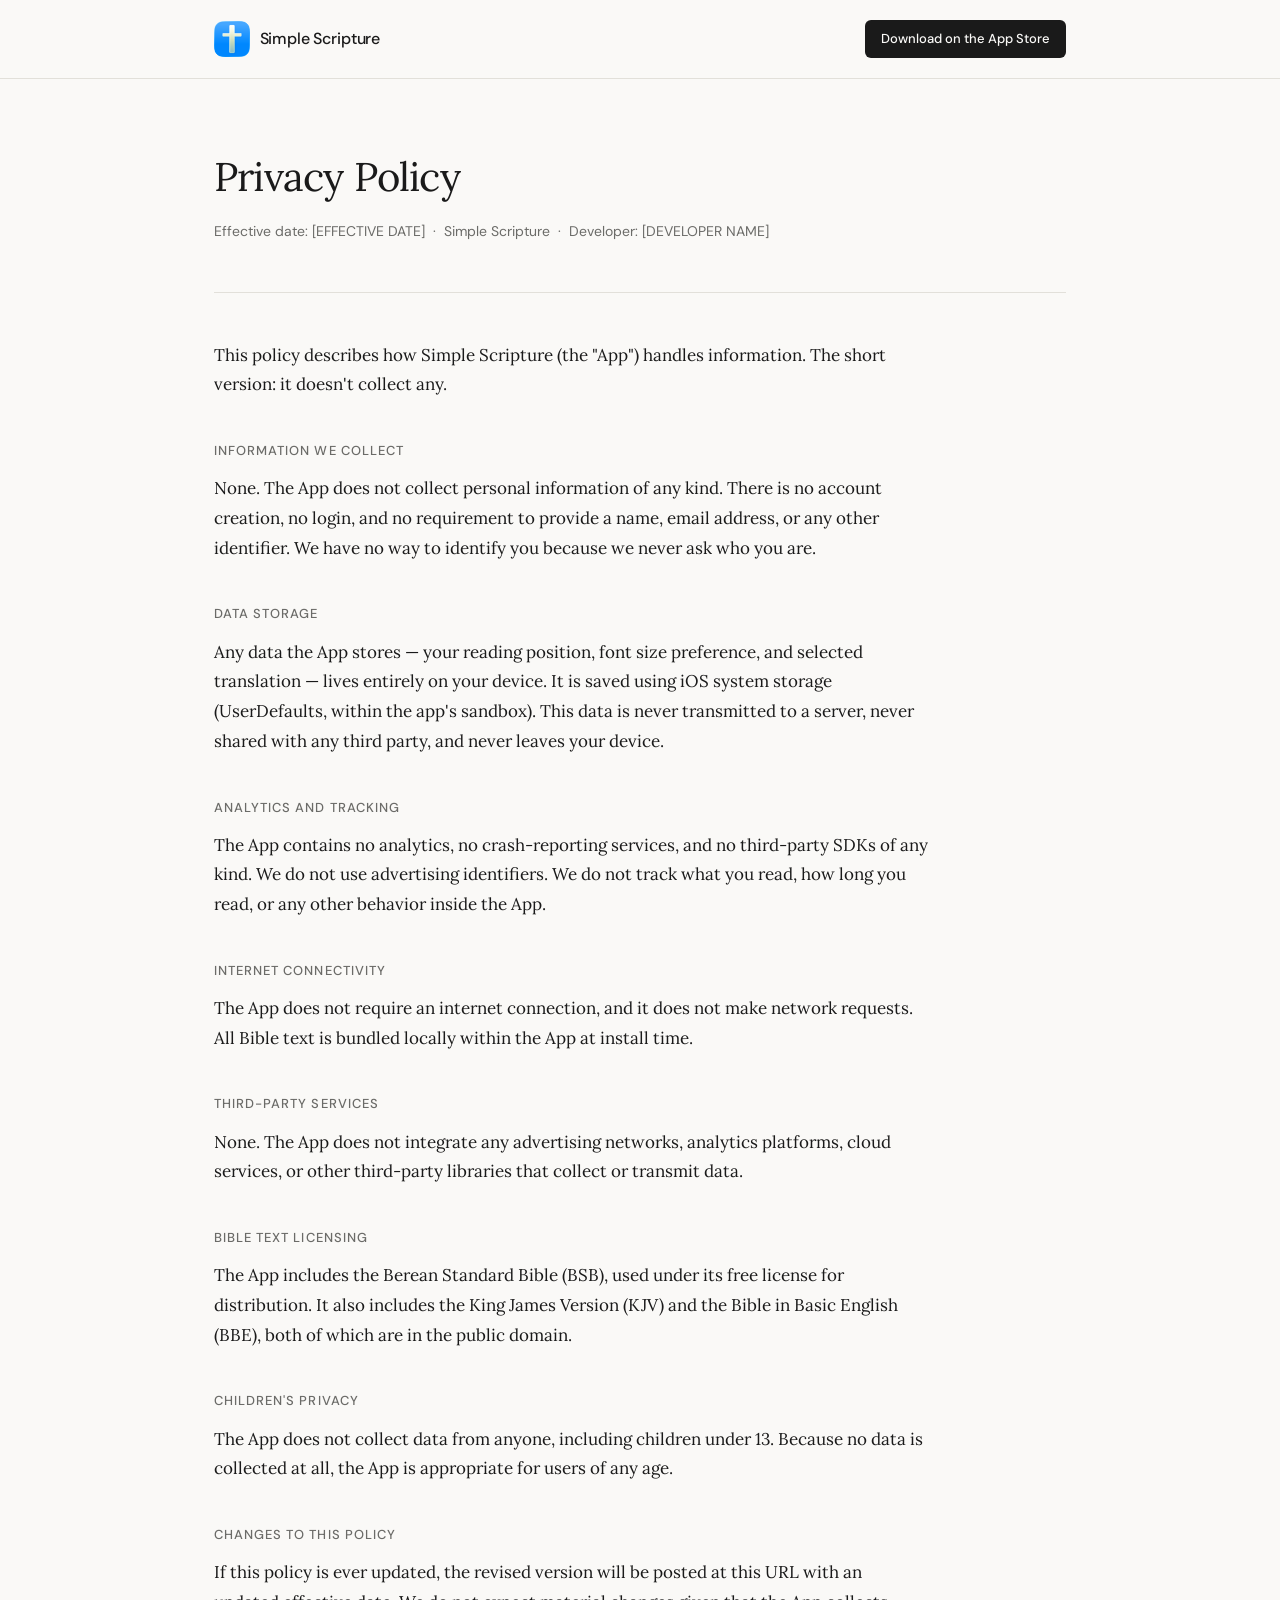
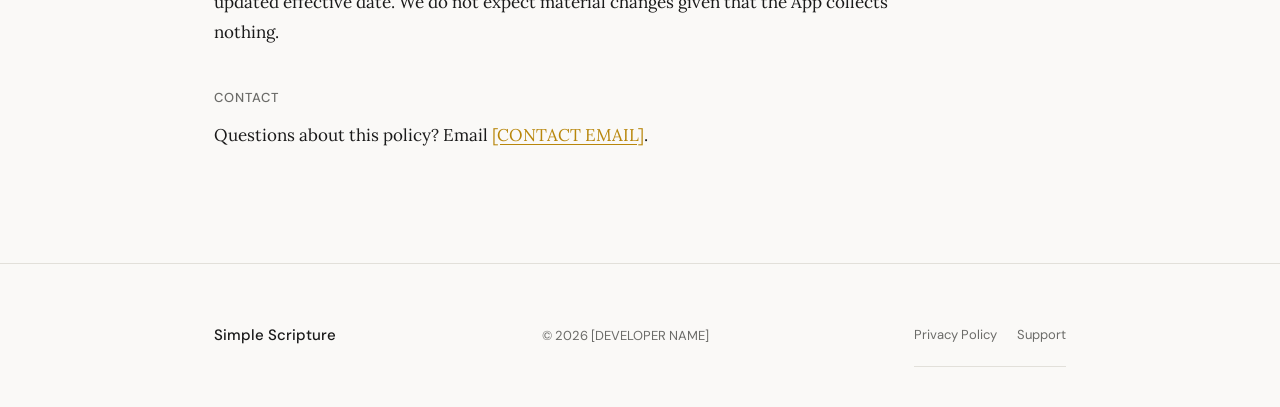
==== privacy.html @ 249417c2 "Initial commit" ====
<!DOCTYPE html>
<html lang="en">
<head>
  <meta charset="UTF-8">
  <meta name="viewport" content="width=device-width, initial-scale=1.0">
  <meta name="description" content="Privacy Policy for Simple Scripture — a minimal iOS Bible reading app.">
  <title>Privacy Policy – Simple Scripture</title>
  <link rel="stylesheet" href="styles.css">
</head>
<body>

  <!-- ── Nav ─────────────────────────────────────────────── -->
  <nav>
    <div class="container nav-inner">
      <a href="index.html" class="nav-logo">
        <img src="logorender.png" alt="Simple Scripture app icon">
        <span class="nav-logo-name">Simple Scripture</span>
      </a>
      <a href="<!-- APP_STORE_URL -->" class="btn-appstore">Download on the App Store</a>
    </div>
  </nav>

  <!-- ── Content ───────────────────────────────────────────── -->
  <main class="prose-page">
    <div class="container">

      <div class="page-header">
        <h1>Privacy Policy</h1>
        <p class="page-meta">Effective date: [EFFECTIVE DATE] &nbsp;&middot;&nbsp; Simple Scripture &nbsp;&middot;&nbsp; Developer: [DEVELOPER NAME]</p>
      </div>

      <p>This policy describes how Simple Scripture (the "App") handles information. The short version: it doesn't collect any.</p>

      <h2>Information We Collect</h2>
      <p>None. The App does not collect personal information of any kind. There is no account creation, no login, and no requirement to provide a name, email address, or any other identifier. We have no way to identify you because we never ask who you are.</p>

      <h2>Data Storage</h2>
      <p>Any data the App stores — your reading position, font size preference, and selected translation — lives entirely on your device. It is saved using iOS system storage (UserDefaults, within the app's sandbox). This data is never transmitted to a server, never shared with any third party, and never leaves your device.</p>

      <h2>Analytics and Tracking</h2>
      <p>The App contains no analytics, no crash-reporting services, and no third-party SDKs of any kind. We do not use advertising identifiers. We do not track what you read, how long you read, or any other behavior inside the App.</p>

      <h2>Internet Connectivity</h2>
      <p>The App does not require an internet connection, and it does not make network requests. All Bible text is bundled locally within the App at install time.</p>

      <h2>Third-Party Services</h2>
      <p>None. The App does not integrate any advertising networks, analytics platforms, cloud services, or other third-party libraries that collect or transmit data.</p>

      <h2>Bible Text Licensing</h2>
      <p>The App includes the Berean Standard Bible (BSB), used under its free license for distribution. It also includes the King James Version (KJV) and the Bible in Basic English (BBE), both of which are in the public domain.</p>

      <h2>Children's Privacy</h2>
      <p>The App does not collect data from anyone, including children under 13. Because no data is collected at all, the App is appropriate for users of any age.</p>

      <h2>Changes to This Policy</h2>
      <p>If this policy is ever updated, the revised version will be posted at this URL with an updated effective date. We do not expect material changes given that the App collects nothing.</p>

      <h2>Contact</h2>
      <p>Questions about this policy? Email <a href="mailto:[CONTACT EMAIL]">[CONTACT EMAIL]</a>.</p>

    </div>
  </main>

  <!-- ── Footer ────────────────────────────────────────────── -->
  <footer>
    <div class="container footer-inner">
      <span class="footer-brand">Simple Scripture</span>
      <span class="footer-copy">&copy; <span class="js-year"></span> [DEVELOPER NAME]</span>
      <nav class="footer-links" aria-label="Footer navigation">
        <a href="privacy.html">Privacy Policy</a>
        <a href="support.html">Support</a>
      </nav>
    </div>
  </footer>

  <script src="main.js"></script>
</body>
</html>
---- styles.css ----
/* ============================================================
   Simple Scripture – Shared Stylesheet
   ============================================================ */

@import url('https://fonts.googleapis.com/css2?family=Lora:ital,wght@0,400;0,500;1,400&family=DM+Sans:wght@400;500&display=swap');

/* ── Reset & Base ──────────────────────────────────────────── */

*, *::before, *::after {
  box-sizing: border-box;
  margin: 0;
  padding: 0;
}

:root {
  --bg:        #FAF9F7;
  --text:      #1A1A1A;
  --text-muted:#6B6B68;
  --accent:    #B8860B;
  --border:    #E2E0DA;
  --serif:     'Lora', Georgia, serif;
  --sans:      'DM Sans', system-ui, sans-serif;
}

@media (prefers-color-scheme: dark) {
  :root {
    --bg:        #141414;
    --text:      #E8E6E1;
    --text-muted:#8A8880;
    --accent:    #C9970C;
    --border:    #2A2A2A;
  }
}

html {
  font-size: 16px;
  scroll-behavior: smooth;
}

body {
  background: var(--bg);
  color: var(--text);
  font-family: var(--serif);
  line-height: 1.7;
  min-height: 100vh;
}

a {
  color: var(--accent);
  text-decoration: underline;
  text-underline-offset: 3px;
}

a:hover {
  opacity: 0.75;
}

img {
  display: block;
  max-width: 100%;
}

/* ── Layout helpers ────────────────────────────────────────── */

.container {
  width: 100%;
  max-width: 900px;
  margin: 0 auto;
  padding: 0 1.5rem;
}

section {
  padding: 4rem 0;
}

/* ── Nav ───────────────────────────────────────────────────── */

nav {
  border-bottom: 1px solid var(--border);
  padding: 1.25rem 0;
}

.nav-inner {
  display: flex;
  align-items: center;
  justify-content: space-between;
  gap: 1rem;
}

.nav-logo {
  display: flex;
  align-items: center;
  gap: 0.6rem;
  text-decoration: none;
  color: var(--text);
}

.nav-logo img {
  width: 36px;
  height: 36px;
  border-radius: 8px;
}

.nav-logo-name {
  font-family: var(--sans);
  font-weight: 500;
  font-size: 1rem;
  letter-spacing: -0.01em;
}

.btn-appstore {
  font-family: var(--sans);
  font-size: 0.8125rem;
  font-weight: 500;
  text-decoration: none;
  color: var(--bg);
  background: var(--text);
  padding: 0.5rem 1rem;
  border-radius: 6px;
  white-space: nowrap;
  transition: opacity 0.15s;
}

.btn-appstore:hover {
  opacity: 0.75;
  color: var(--bg);
}

/* ── Hero ──────────────────────────────────────────────────── */

.hero {
  text-align: center;
  padding: 5rem 0 3rem;
}

.hero h1 {
  font-family: var(--serif);
  font-size: clamp(2.25rem, 6vw, 3.5rem);
  font-weight: 400;
  line-height: 1.2;
  letter-spacing: -0.02em;
  margin-bottom: 1.25rem;
}

.hero-sub {
  font-family: var(--sans);
  font-size: 1.0625rem;
  color: var(--text-muted);
  max-width: 480px;
  margin: 0 auto 2rem;
  line-height: 1.6;
}

.hero-cta {
  display: inline-block;
  font-family: var(--sans);
  font-size: 0.9375rem;
  font-weight: 500;
  text-decoration: none;
  color: var(--bg);
  background: var(--text);
  padding: 0.75rem 1.75rem;
  border-radius: 8px;
  transition: opacity 0.15s;
}

.hero-cta:hover {
  opacity: 0.75;
  color: var(--bg);
}

/* ── Carousel ──────────────────────────────────────────────── */

.carousel-section {
  padding: 3rem 0 4rem;
  overflow: hidden;
}

.carousel-section h2 {
  display: none; /* visually hidden, section speaks for itself */
}

.carousel-wrapper {
  position: relative;
}

.carousel-track-outer {
  overflow: hidden;
  padding: 1rem 0 1.5rem;
}

.carousel-track {
  display: flex;
  gap: 1.5rem;
  scroll-snap-type: x mandatory;
  overflow-x: auto;
  scroll-behavior: smooth;
  -webkit-overflow-scrolling: touch;
  scrollbar-width: none;
  padding: 0 calc(50% - 130px); /* center single item on mobile */
}

.carousel-track::-webkit-scrollbar {
  display: none;
}

.carousel-slide {
  flex: 0 0 auto;
  scroll-snap-align: center;
}

/* Phone frame */
.phone-frame {
  width: 240px;
  border-radius: 36px;
  overflow: hidden;
  box-shadow:
    0 2px 8px rgba(0,0,0,0.08),
    0 8px 24px rgba(0,0,0,0.12),
    inset 0 0 0 1.5px rgba(0,0,0,0.08);
  background: #000;
}

@media (prefers-color-scheme: dark) {
  .phone-frame {
    box-shadow:
      0 2px 8px rgba(0,0,0,0.4),
      0 8px 24px rgba(0,0,0,0.5),
      inset 0 0 0 1.5px rgba(255,255,255,0.06);
  }
}

.phone-frame img {
  width: 100%;
  height: auto;
  display: block;
  max-height: 520px;
  object-fit: cover;
}

/* Arrows */
.carousel-btn {
  position: absolute;
  top: 50%;
  transform: translateY(-50%);
  background: var(--bg);
  border: 1px solid var(--border);
  color: var(--text);
  width: 40px;
  height: 40px;
  border-radius: 50%;
  cursor: pointer;
  font-size: 1.125rem;
  display: flex;
  align-items: center;
  justify-content: center;
  z-index: 2;
  transition: opacity 0.15s;
  line-height: 1;
}

.carousel-btn:hover { opacity: 0.65; }
.carousel-btn:disabled { opacity: 0.25; cursor: default; }

.carousel-btn-prev { left: 0; }
.carousel-btn-next { right: 0; }

/* Dots */
.carousel-dots {
  display: flex;
  justify-content: center;
  gap: 0.5rem;
  margin-top: 1.25rem;
}

.carousel-dots button {
  width: 7px;
  height: 7px;
  border-radius: 50%;
  border: none;
  background: var(--border);
  cursor: pointer;
  padding: 0;
  transition: background 0.2s;
}

.carousel-dots button.active {
  background: var(--text);
}

/* Desktop: show 1 centered, peek at neighbors */
@media (min-width: 640px) {
  .phone-frame {
    width: 260px;
  }

  .phone-frame img {
    max-height: 565px;
  }

  .carousel-track {
    padding: 0 calc(50% - 145px);
  }
}

@media (min-width: 1024px) {
  .phone-frame {
    width: 270px;
  }

  .phone-frame img {
    max-height: 585px;
  }

  .carousel-track {
    padding: 0 calc(50% - 155px);
  }

  .carousel-btn-prev { left: -1rem; }
  .carousel-btn-next { right: -1rem; }
}

/* ── Features ──────────────────────────────────────────────── */

.features {
  border-top: 1px solid var(--border);
  border-bottom: 1px solid var(--border);
}

.features-grid {
  display: grid;
  gap: 2.5rem;
}

.feature-item p {
  font-size: clamp(1.125rem, 2.5vw, 1.375rem);
  font-weight: 400;
  line-height: 1.5;
  color: var(--text);
}

.feature-item p em {
  font-style: normal;
  color: var(--accent);
}

@media (min-width: 640px) {
  .features-grid {
    grid-template-columns: 1fr 1fr;
    gap: 2rem 3rem;
  }
}

/* ── Footer ────────────────────────────────────────────────── */

footer {
  border-top: 1px solid var(--border);
  padding: 2.5rem 0;
}

.footer-inner {
  display: flex;
  flex-direction: column;
  gap: 0.75rem;
  align-items: flex-start;
}

.footer-brand {
  font-family: var(--sans);
  font-weight: 500;
  font-size: 0.9375rem;
  color: var(--text);
}

.footer-copy {
  font-family: var(--sans);
  font-size: 0.8125rem;
  color: var(--text-muted);
}

.footer-links {
  display: flex;
  gap: 1.25rem;
  font-family: var(--sans);
  font-size: 0.8125rem;
}

.footer-links a {
  color: var(--text-muted);
  text-decoration: none;
}

.footer-links a:hover {
  color: var(--accent);
}

@media (min-width: 640px) {
  .footer-inner {
    flex-direction: row;
    align-items: center;
    justify-content: space-between;
    flex-wrap: wrap;
  }
}

/* ── Prose pages (privacy, support) ───────────────────────── */

.prose-page {
  padding: 4rem 0 6rem;
}

.prose-page .page-header {
  margin-bottom: 3rem;
  padding-bottom: 2rem;
  border-bottom: 1px solid var(--border);
}

.prose-page h1 {
  font-family: var(--serif);
  font-size: clamp(1.75rem, 5vw, 2.5rem);
  font-weight: 400;
  letter-spacing: -0.02em;
  margin-bottom: 0.5rem;
}

.prose-page .page-meta {
  font-family: var(--sans);
  font-size: 0.875rem;
  color: var(--text-muted);
}

.prose-page h2 {
  font-family: var(--sans);
  font-size: 0.8125rem;
  font-weight: 500;
  text-transform: uppercase;
  letter-spacing: 0.08em;
  color: var(--text-muted);
  margin-top: 2.5rem;
  margin-bottom: 0.75rem;
}

.prose-page p {
  font-family: var(--serif);
  font-size: 1.0625rem;
  line-height: 1.75;
  margin-bottom: 1rem;
  max-width: 65ch;
}

/* FAQ */
.faq-list {
  list-style: none;
}

.faq-item {
  padding: 1.5rem 0;
  border-bottom: 1px solid var(--border);
}

.faq-item:first-child {
  border-top: 1px solid var(--border);
}

.faq-q {
  font-family: var(--sans);
  font-size: 1rem;
  font-weight: 500;
  color: var(--text);
  margin-bottom: 0.5rem;
}

.faq-a {
  font-family: var(--serif);
  font-size: 1rem;
  color: var(--text-muted);
  line-height: 1.7;
  max-width: 60ch;
  margin-bottom: 0 !important;
}

/* Contact block */
.contact-block {
  margin-top: 3rem;
  padding-top: 2.5rem;
  border-top: 1px solid var(--border);
}

.contact-block h2 {
  margin-top: 0;
}
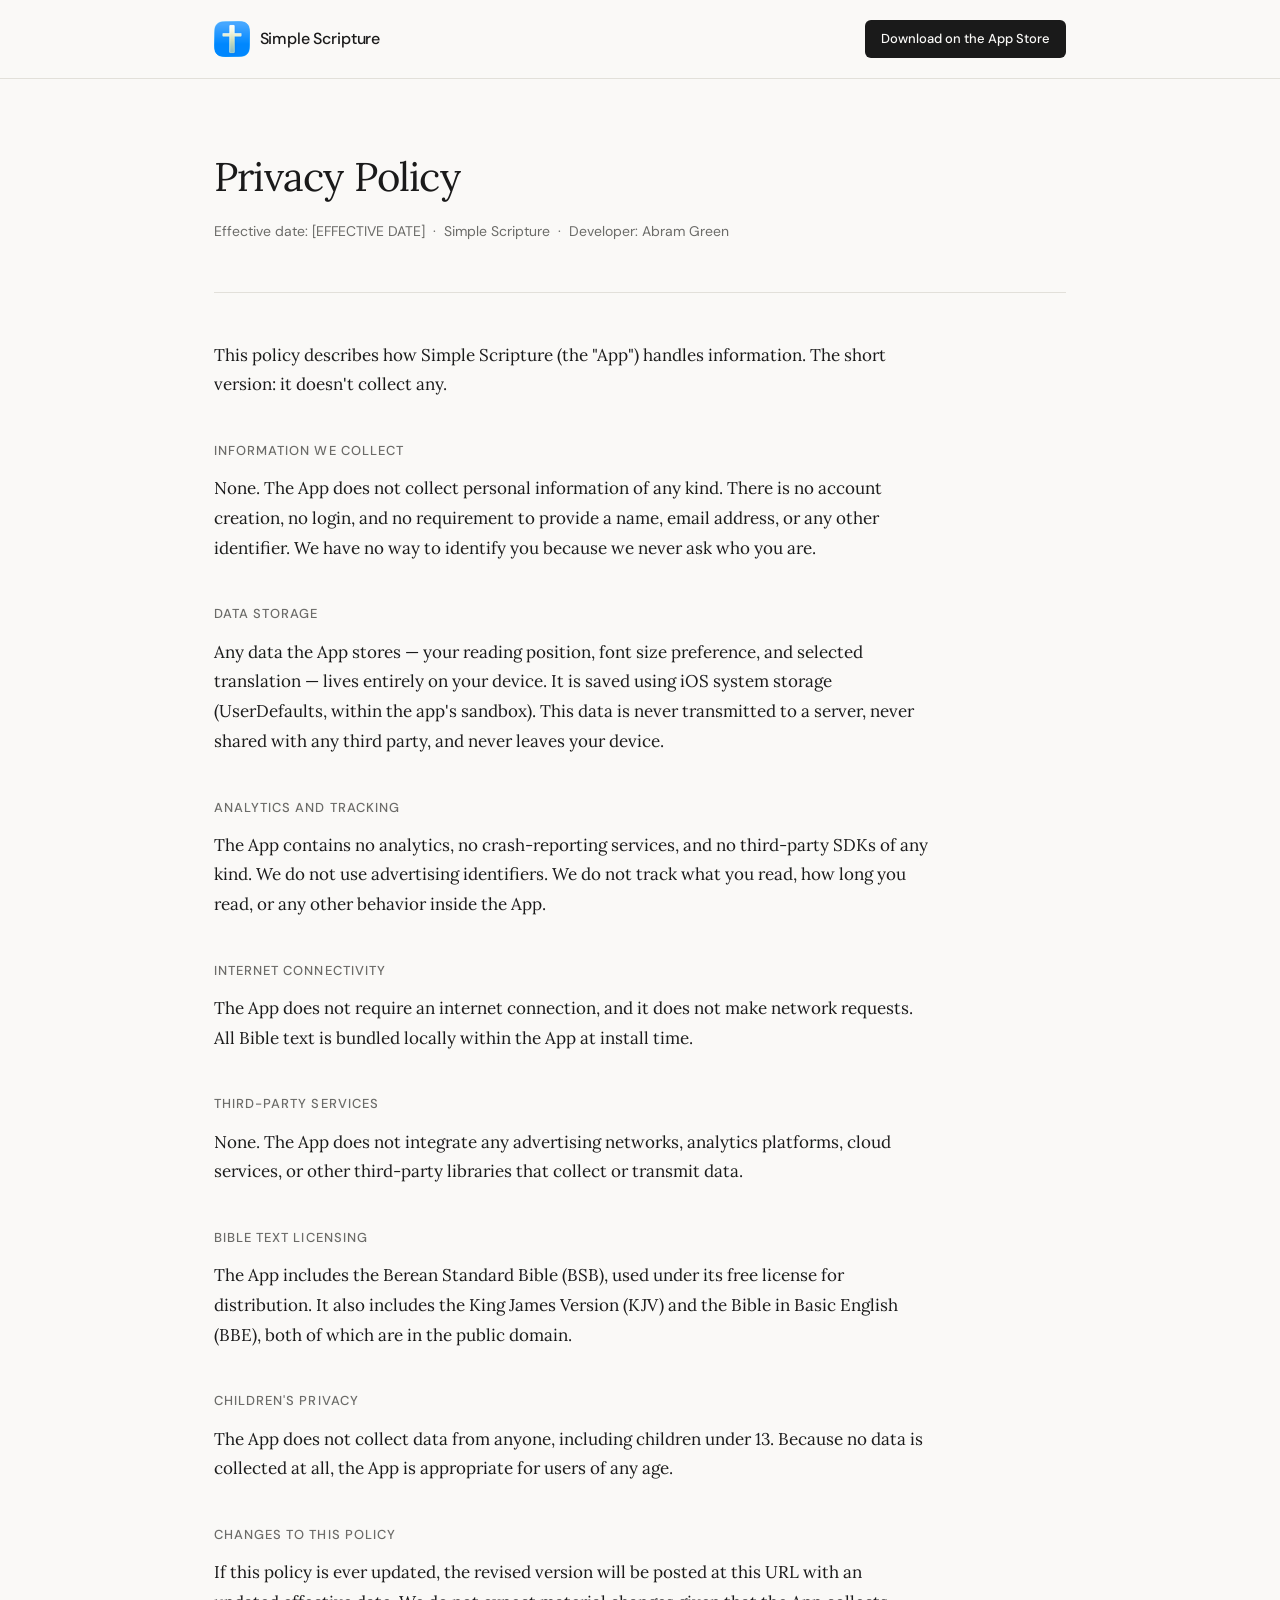
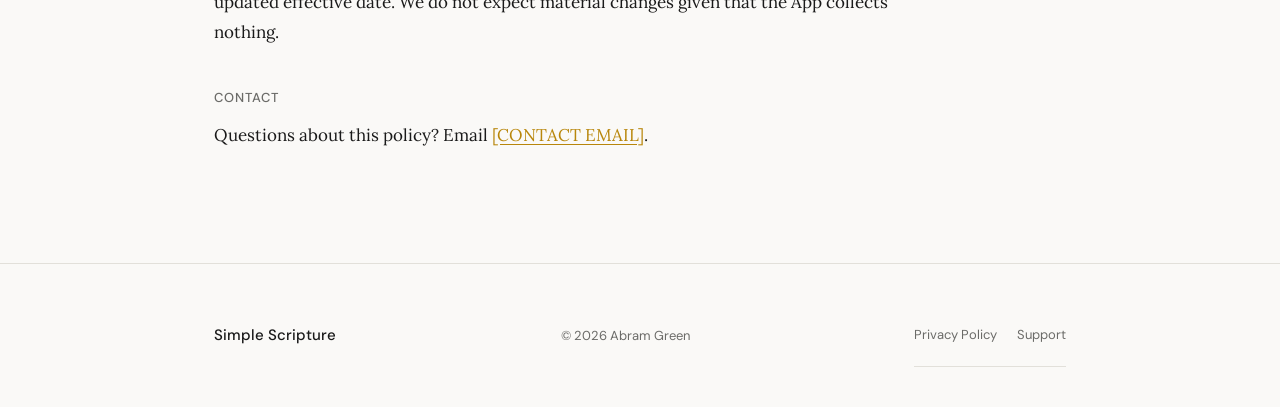
==== commit db479dd2: "Added Developer Name" ====
--- a/privacy.html
+++ b/privacy.html
@@ -5,6 +5,7 @@
   <meta name="viewport" content="width=device-width, initial-scale=1.0">
   <meta name="description" content="Privacy Policy for Simple Scripture — a minimal iOS Bible reading app.">
   <title>Privacy Policy – Simple Scripture</title>
+  <link rel="icon" href="logorender.png">
   <link rel="stylesheet" href="styles.css">
 </head>
 <body>
@@ -26,7 +27,7 @@
 
       <div class="page-header">
         <h1>Privacy Policy</h1>
-        <p class="page-meta">Effective date: [EFFECTIVE DATE] &nbsp;&middot;&nbsp; Simple Scripture &nbsp;&middot;&nbsp; Developer: [DEVELOPER NAME]</p>
+        <p class="page-meta">Effective date: [EFFECTIVE DATE] &nbsp;&middot;&nbsp; Simple Scripture &nbsp;&middot;&nbsp; Developer: Abram Green</p>
       </div>
 
       <p>This policy describes how Simple Scripture (the "App") handles information. The short version: it doesn't collect any.</p>
@@ -65,7 +66,7 @@
   <footer>
     <div class="container footer-inner">
       <span class="footer-brand">Simple Scripture</span>
-      <span class="footer-copy">&copy; <span class="js-year"></span> [DEVELOPER NAME]</span>
+      <span class="footer-copy">&copy; <span class="js-year"></span> Abram Green</span>
       <nav class="footer-links" aria-label="Footer navigation">
         <a href="privacy.html">Privacy Policy</a>
         <a href="support.html">Support</a>
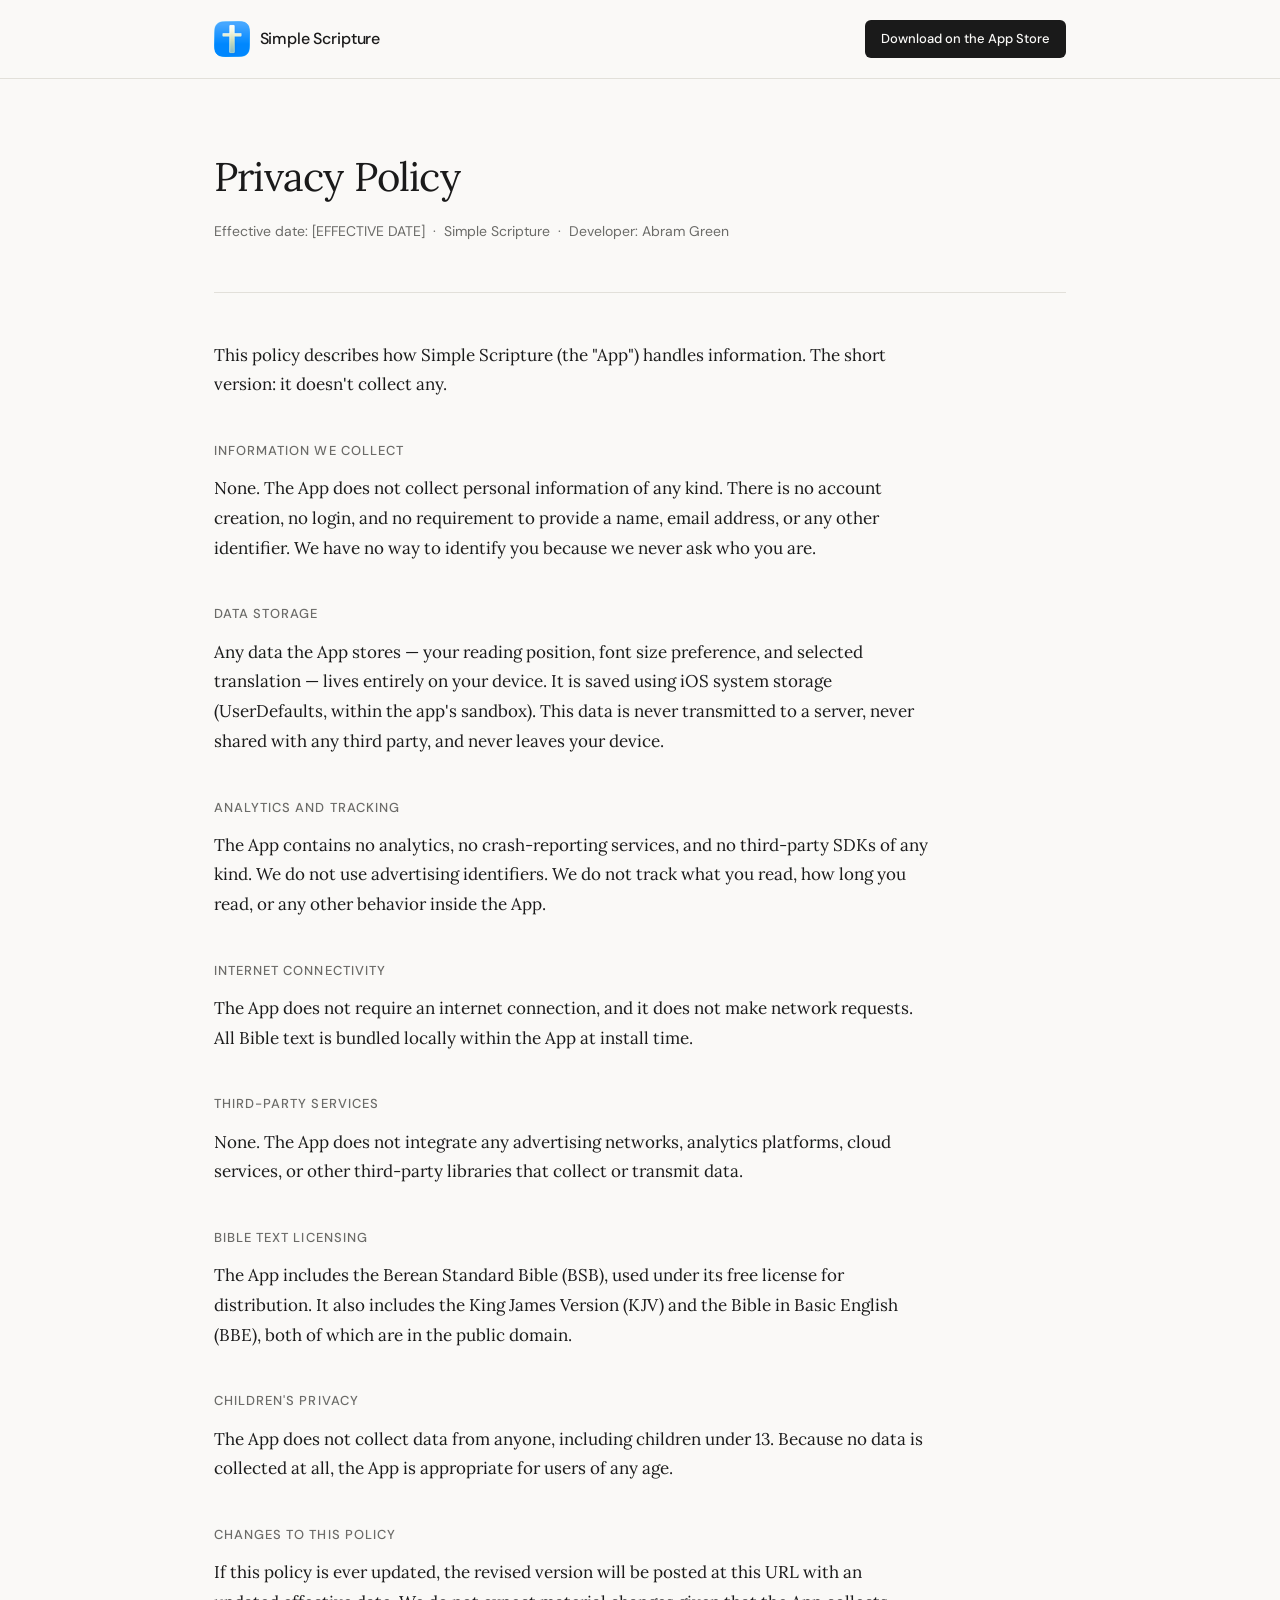
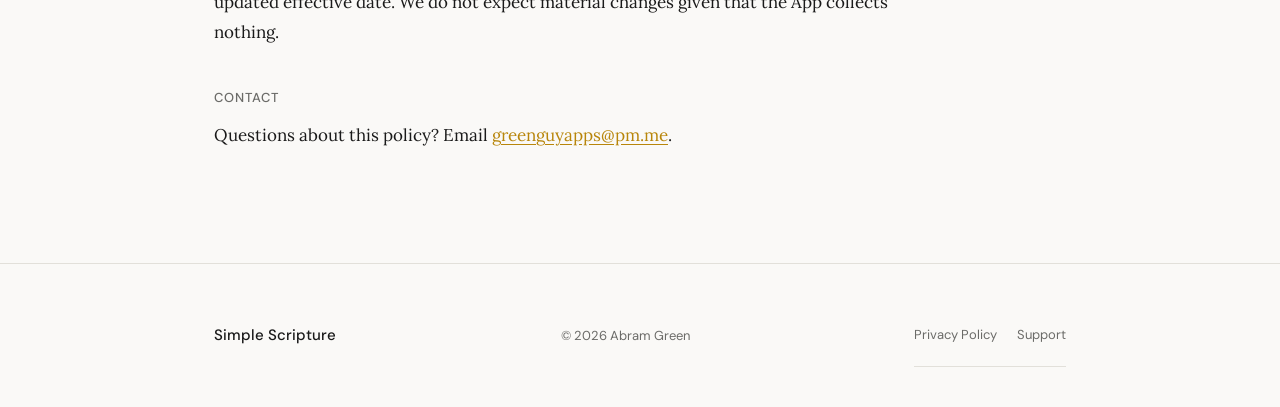
==== commit 1da2113b: "Added email" ====
--- a/privacy.html
+++ b/privacy.html
@@ -57,7 +57,7 @@
       <p>If this policy is ever updated, the revised version will be posted at this URL with an updated effective date. We do not expect material changes given that the App collects nothing.</p>
 
       <h2>Contact</h2>
-      <p>Questions about this policy? Email <a href="mailto:[CONTACT EMAIL]">[CONTACT EMAIL]</a>.</p>
+      <p>Questions about this policy? Email <a href="mailto:greenguyapps@pm.me">greenguyapps@pm.me</a>.</p>
 
     </div>
   </main>
